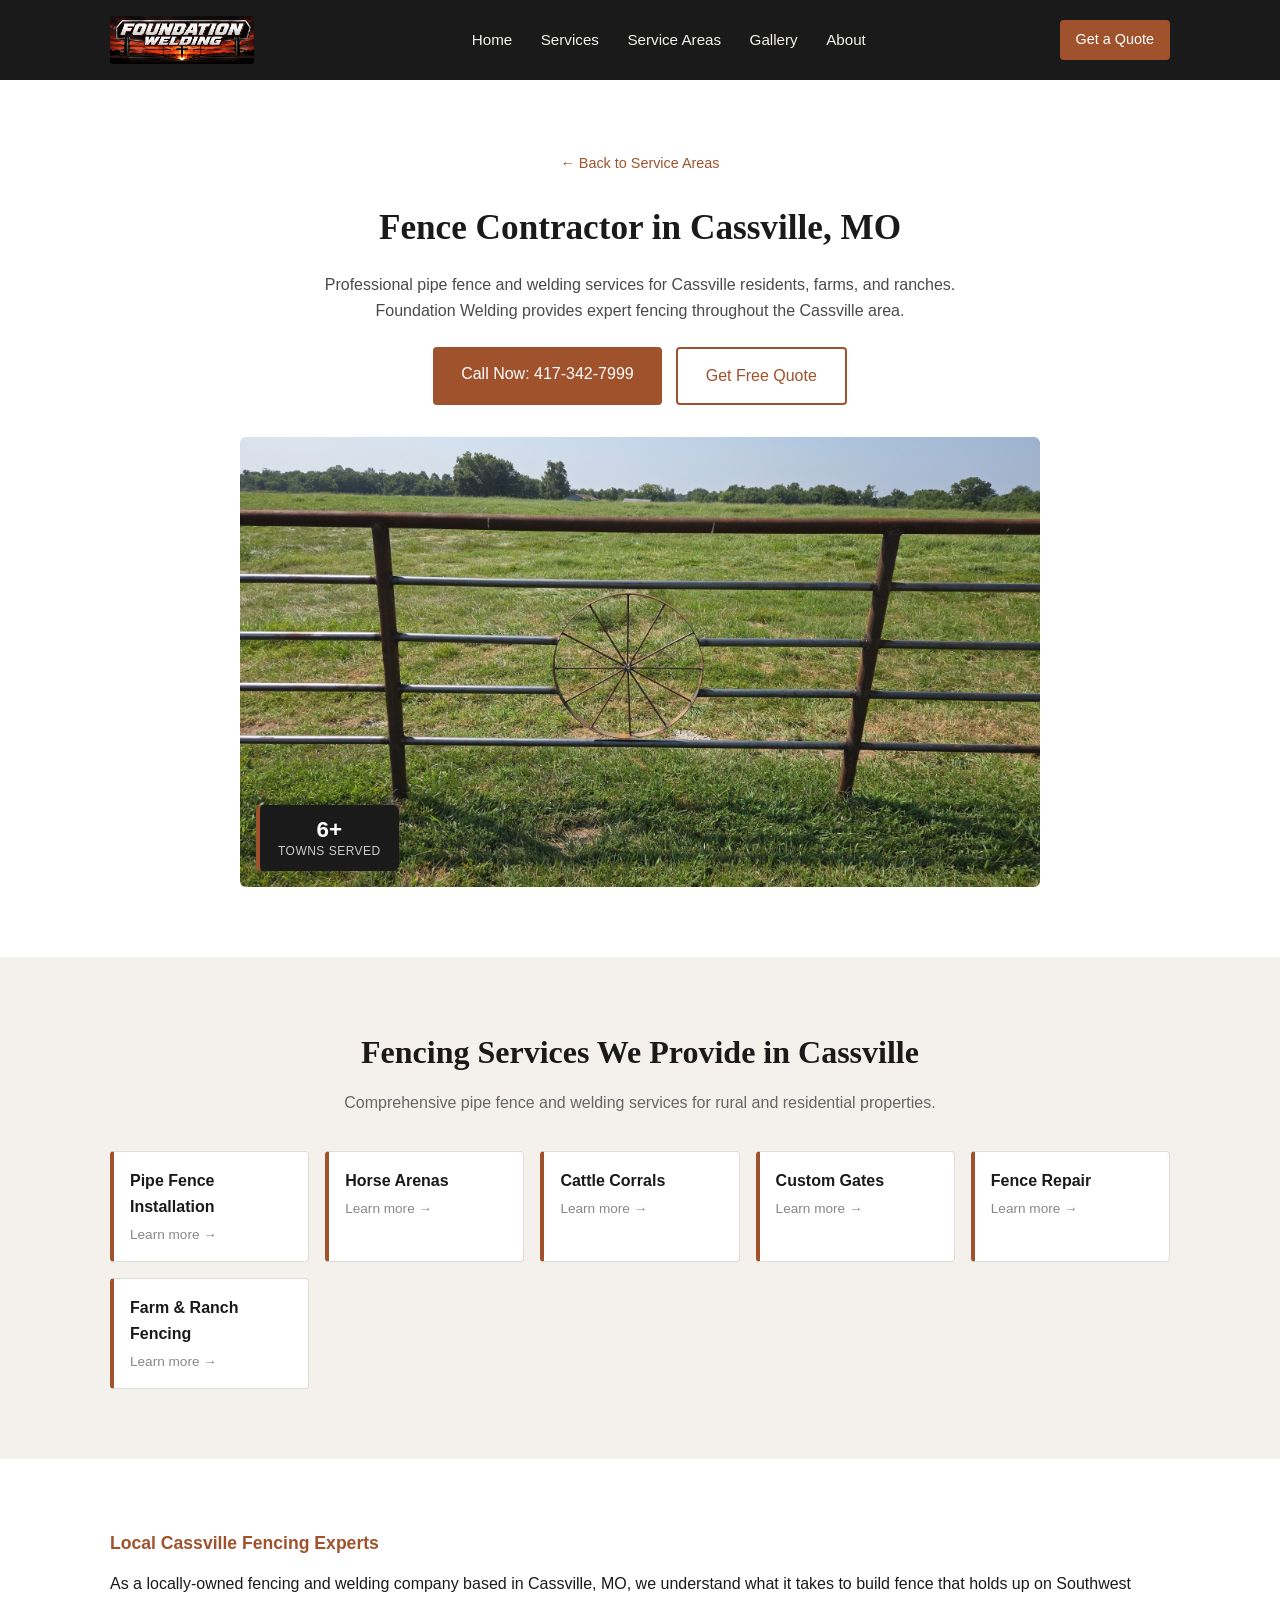
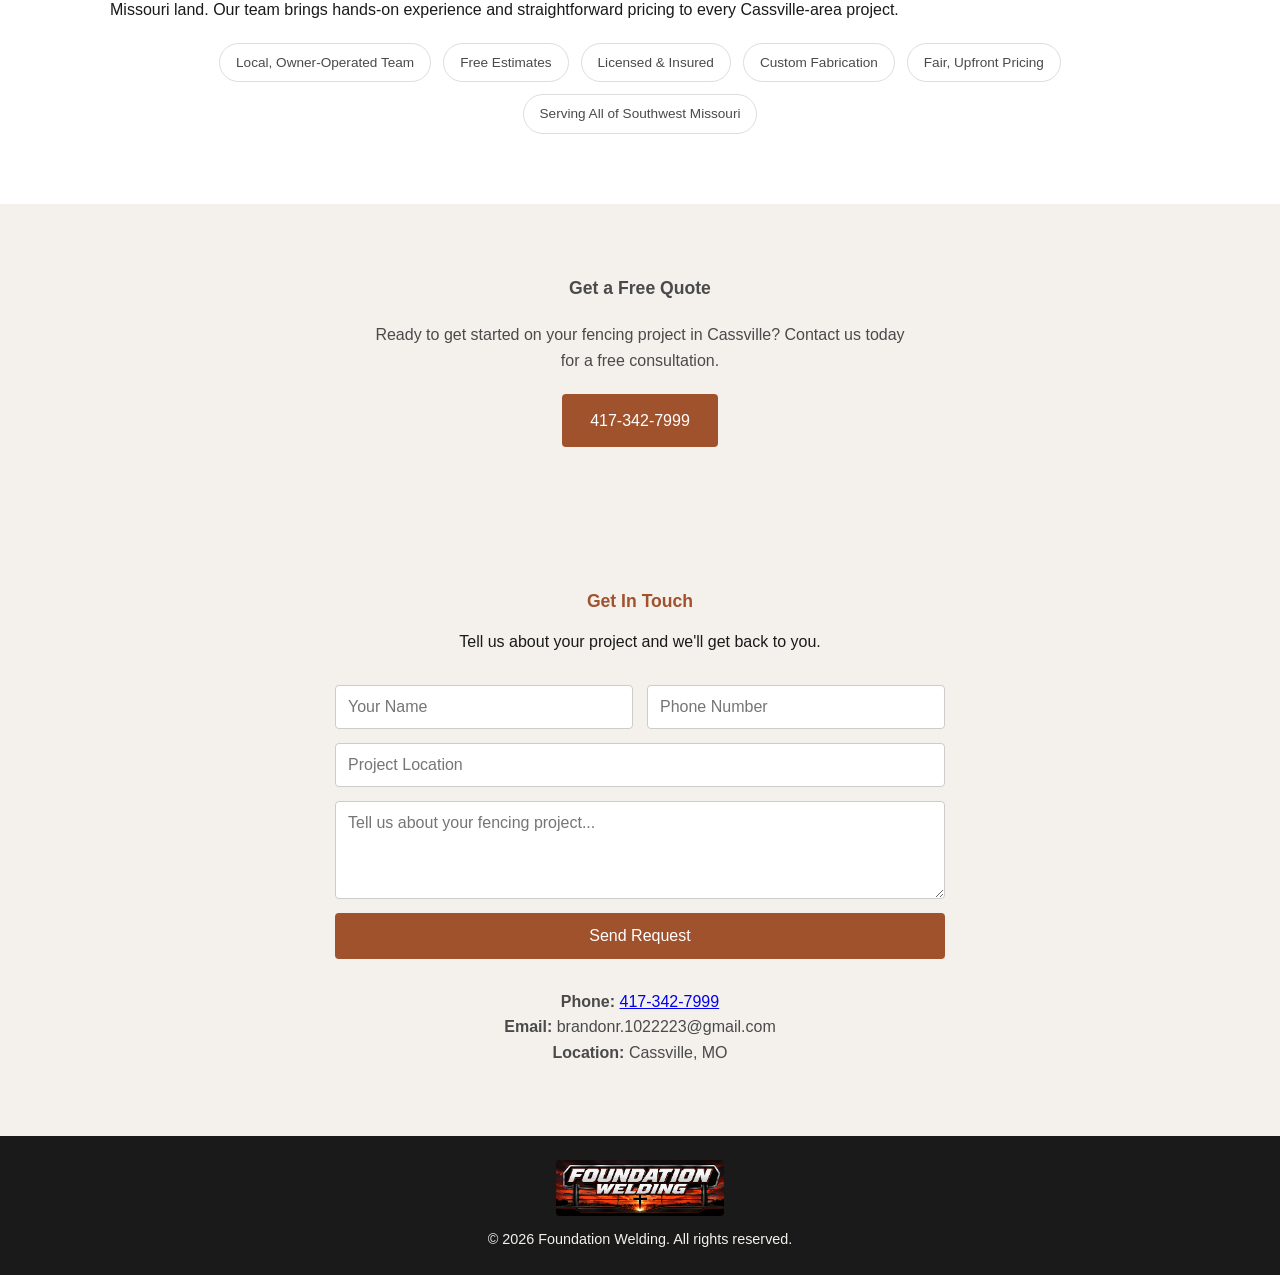
==== cassville/index.html @ 85c94262 "Initial site upload" ====
<!DOCTYPE html>
<html lang="en">
<head>
  <meta charset="UTF-8" />
  <meta name="viewport" content="width=device-width, initial-scale=1.0" />
  <title>Fence Contractor - Cassville, MO - Foundation Welding</title>
  <meta name="description" content="Pipe fence and welding services in Cassville, Missouri by Foundation Welding, owned by Brandon Reynolds. Call for a free estimate." />
  <link rel="stylesheet" href="../styles.css" />
</head>
<body>

  <header class="site-header">
    <div class="container header-inner">
      <a href="../index.html" class="logo"><img src="../images/logo.jpg" alt="Foundation Welding" /></a>
      <nav class="nav" id="mainNav">
        <a href="../index.html">Home</a>
        <div class="nav-dropdown">
          <span>Services</span>
          <div class="dropdown-menu">
        <a href="../pipe-fence-installation/index.html">Pipe Fence Installation</a>
        <a href="../horse-arenas/index.html">Horse Arenas</a>
        <a href="../cattle-corrals/index.html">Cattle Corrals</a>
        <a href="../custom-gates/index.html">Custom Gates</a>
        <a href="../fence-repair/index.html">Fence Repair</a>
        <a href="../farm-ranch-fencing/index.html">Farm & Ranch Fencing</a>
          </div>
        </div>
        <div class="nav-dropdown">
          <span>Service Areas</span>
          <div class="dropdown-menu">
        <a href="../cassville/index.html">Cassville, MO</a>
        <a href="../monett/index.html">Monett, MO</a>
        <a href="../joplin/index.html">Joplin, MO</a>
        <a href="../mt-vernon/index.html">Mt. Vernon, MO</a>
        <a href="../purdy/index.html">Purdy, MO</a>
        <a href="../pierce-city/index.html">Pierce City, MO</a>
          </div>
        </div>
        <a href="../index.html#gallery">Gallery</a>
        <a href="../index.html#about">About</a>
      </nav>
      <div class="header-actions">
        <a href="../index.html#contact" class="nav-cta">Get a Quote</a>
        <button class="hamburger" id="menuToggle" aria-label="Toggle menu" aria-expanded="false">
          <span></span><span></span><span></span>
        </button>
      </div>
    </div>
  </header>

  <!-- ===== PAGE HERO ===== -->
  <section class="section page-hero">
    <div class="container">
      <p class="breadcrumb"><a href="../index.html#service-areas">&larr; Back to Service Areas</a></p>
      <h1>Fence Contractor in Cassville, MO</h1>
      <p>Professional pipe fence and welding services for Cassville residents, farms, and ranches. Foundation Welding provides expert fencing throughout the Cassville area.</p>
      <div class="hero-actions">
        <a href="tel:4173427999" class="btn">Call Now: 417-342-7999</a>
        <a href="../index.html#contact" class="btn btn-outline">Get Free Quote</a>
      </div>
      <div class="page-hero-media">
        <img class="page-hero-img" src="../images/hero-gate.jpg" alt="Pipe fence work near Cassville, MO" />
        <div class="stat-badge"><strong>6+</strong><span>Towns Served</span></div>
      </div>
    </div>
  </section>

  <!-- ===== SERVICES IN THIS TOWN ===== -->
  <section class="section alt">
    <div class="container">
      <h2>Fencing Services We Provide in Cassville</h2>
      <p class="section-subhead">Comprehensive pipe fence and welding services for rural and residential properties.</p>
      <div class="mini-card-grid">
        <a class="mini-card" href="../pipe-fence-installation/index.html">
          <span class="mini-card-title">Pipe Fence Installation</span>
          <span class="mini-card-sub">Learn more &rarr;</span>
        </a>
        <a class="mini-card" href="../horse-arenas/index.html">
          <span class="mini-card-title">Horse Arenas</span>
          <span class="mini-card-sub">Learn more &rarr;</span>
        </a>
        <a class="mini-card" href="../cattle-corrals/index.html">
          <span class="mini-card-title">Cattle Corrals</span>
          <span class="mini-card-sub">Learn more &rarr;</span>
        </a>
        <a class="mini-card" href="../custom-gates/index.html">
          <span class="mini-card-title">Custom Gates</span>
          <span class="mini-card-sub">Learn more &rarr;</span>
        </a>
        <a class="mini-card" href="../fence-repair/index.html">
          <span class="mini-card-title">Fence Repair</span>
          <span class="mini-card-sub">Learn more &rarr;</span>
        </a>
        <a class="mini-card" href="../farm-ranch-fencing/index.html">
          <span class="mini-card-title">Farm & Ranch Fencing</span>
          <span class="mini-card-sub">Learn more &rarr;</span>
        </a>
      </div>
    </div>
  </section>

  <!-- ===== LOCAL EXPERTS ===== -->
  <section class="section">
    <div class="container">
      <p class="section-label">Local Cassville Fencing Experts</p>
      <p>As a locally-owned fencing and welding company based in Cassville, MO, we understand what it takes to build fence that holds up on Southwest Missouri land. Our team brings hands-on experience and straightforward pricing to every Cassville-area project.</p>
      <div class="feature-row">
        <span>Local, Owner-Operated Team</span>
        <span>Free Estimates</span>
        <span>Licensed &amp; Insured</span>
        <span>Custom Fabrication</span>
        <span>Fair, Upfront Pricing</span>
        <span>Serving All of Southwest Missouri</span>
      </div>
    </div>
  </section>

  <!-- ===== CTA BANNER ===== -->
  <section class="section alt cta-banner">
    <div class="container">
      <p class="section-label">Get a Free Quote</p>
      <p>Ready to get started on your fencing project in Cassville? Contact us today for a free consultation.</p>
      <a href="tel:4173427999" class="btn">417-342-7999</a>
    </div>
  </section>

  <!-- ===== CONTACT ===== -->
  <section id="contact" class="section alt">
    <div class="container contact-inner">
      <p class="section-label">Get In Touch</p>
      <p>Tell us about your project and we'll get back to you.</p>

      <form class="contact-form" onsubmit="return false;">
        <div class="form-row">
          <input type="text" placeholder="Your Name" required />
          <input type="tel" placeholder="Phone Number" required />
        </div>
        <input type="text" placeholder="Project Location" />
        <textarea placeholder="Tell us about your fencing project..." rows="4"></textarea>
        <button type="submit" class="btn">Send Request</button>
      </form>

      <div class="contact-info">
        <p><strong>Phone:</strong> <a href="tel:4173427999">417-342-7999</a></p>
        <p><strong>Email:</strong> brandonr.1022223@gmail.com</p>
        <p><strong>Location:</strong> Cassville, MO</p>
      </div>
    </div>
  </section>

  <footer class="site-footer">
    <div class="container footer-inner">
      <img src="../images/logo.jpg" alt="Foundation Welding" class="footer-logo" />
      <p>&copy; 2026 Foundation Welding. All rights reserved.</p>
    </div>
  </footer>

<script src="../script.js" defer></script>
</body>
</html>
---- styles.css ----
/* ===== BASE ===== */
:root {
  --dark: #1a1a1a;
  --rust: #a0522d;
  --steel: #4a4a4a;
  --light: #f4f1ec;
  --white: #ffffff;
}

* { box-sizing: border-box; margin: 0; padding: 0; }

body {
  font-family: 'Segoe UI', Arial, sans-serif;
  color: var(--dark);
  line-height: 1.6;
  background: var(--white);
}

.container {
  max-width: 1100px;
  margin: 0 auto;
  padding: 0 20px;
}

h1, h2, h3 { font-family: Georgia, 'Times New Roman', serif; }

/* ===== HEADER ===== */
.site-header {
  background: var(--dark);
  position: sticky;
  top: 0;
  z-index: 10;
}

.header-inner {
  display: flex;
  justify-content: space-between;
  align-items: center;
  padding: 16px 20px;
  position: relative;
}

.header-actions {
  display: flex;
  align-items: center;
  gap: 16px;
}

.logo {
  color: var(--white);
  font-weight: bold;
  font-size: 1.2rem;
  text-decoration: none;
  display: inline-flex;
  align-items: center;
}

.logo img {
  height: 48px;
  width: auto;
  display: block;
  border-radius: 3px;
}

.nav a {
  color: var(--light);
  text-decoration: none;
  margin-left: 24px;
  font-size: 0.95rem;
}

.nav-cta {
  background: var(--rust);
  padding: 8px 16px;
  border-radius: 4px;
  color: var(--white) !important;
  text-decoration: none;
  font-size: 0.9rem;
  white-space: nowrap;
  display: inline-block;
}

/* ===== HAMBURGER ===== */
.hamburger {
  display: none;
  flex-direction: column;
  justify-content: center;
  gap: 5px;
  width: 30px;
  height: 30px;
  background: none;
  border: none;
  padding: 0;
  cursor: pointer;
}

.hamburger span {
  display: block;
  width: 100%;
  height: 3px;
  background: var(--light);
  border-radius: 2px;
  transition: transform 0.2s ease, opacity 0.2s ease;
}

.hamburger.active span:nth-child(1) {
  transform: translateY(8px) rotate(45deg);
}

.hamburger.active span:nth-child(2) {
  opacity: 0;
}

.hamburger.active span:nth-child(3) {
  transform: translateY(-8px) rotate(-45deg);
}

/* ===== HERO ===== */
.hero {
  background: linear-gradient(rgba(20,20,20,0.65), rgba(20,20,20,0.65)),
              url('images/hero-gate.jpg') center/cover;
  color: var(--white);
  padding: 120px 0;
  text-align: center;
}

.hero h1 {
  font-size: 2.4rem;
  margin-bottom: 16px;
}

.hero p {
  font-size: 1.1rem;
  max-width: 600px;
  margin: 0 auto 28px;
}

.badge-row {
  display: flex;
  justify-content: center;
  flex-wrap: wrap;
  gap: 12px;
  margin-top: 32px;
}

.badge-row span {
  border: 1px solid rgba(255,255,255,0.5);
  padding: 6px 14px;
  border-radius: 999px;
  font-size: 0.85rem;
  letter-spacing: 0.02em;
}

.btn {
  display: inline-block;
  background: var(--rust);
  color: var(--white);
  padding: 14px 28px;
  border: none;
  border-radius: 4px;
  font-size: 1rem;
  text-decoration: none;
  cursor: pointer;
}

/* ===== SECTIONS ===== */
.section {
  padding: 70px 0;
}

.section.alt {
  background: var(--light);
}

.section h2 {
  text-align: center;
  font-size: 2rem;
  margin-bottom: 12px;
}

.section-subhead {
  text-align: center;
  color: #666;
  margin-bottom: 36px;
}

.section-label {
  font-weight: bold;
  font-size: 1.1rem;
  color: var(--rust);
  margin-bottom: 14px;
}

/* ===== SERVICE CARDS ===== */
.cards {
  display: grid;
  grid-template-columns: repeat(auto-fit, minmax(220px, 1fr));
  gap: 24px;
}

.card {
  background: var(--white);
  border: 1px solid #ddd;
  border-top: 4px solid var(--rust);
  padding: 24px;
  border-radius: 4px;
}

.card h3 {
  margin-bottom: 10px;
  color: var(--steel);
}

/* ===== GALLERY ===== */
.gallery-grid {
  display: grid;
  grid-template-columns: repeat(auto-fit, minmax(180px, 1fr));
  gap: 16px;
}

.gallery-item {
  background: #ddd;
  aspect-ratio: 4 / 3;
  border-radius: 4px;
  overflow: hidden;
}

.gallery-item img {
  width: 100%;
  height: 100%;
  object-fit: cover;
  display: block;
}

/* ===== ABOUT ===== */
.about-inner {
  max-width: 750px;
}

.stats-row {
  display: flex;
  flex-wrap: wrap;
  gap: 32px;
  margin: 28px 0;
}

.stat {
  display: flex;
  flex-direction: column;
}

.stat-label {
  font-size: 0.8rem;
  text-transform: uppercase;
  letter-spacing: 0.05em;
  color: #888;
}

.stat-value {
  font-size: 1.1rem;
  font-weight: bold;
  color: var(--steel);
}

.about-media img {
  width: 100%;
  max-width: 500px;
  border-radius: 4px;
  margin-top: 10px;
}

/* ===== CONTACT ===== */
.contact-inner {
  max-width: 650px;
  margin: 0 auto;
  text-align: center;
}

.contact-form {
  text-align: left;
  margin: 30px 0;
  display: flex;
  flex-direction: column;
  gap: 14px;
}

.form-row {
  display: flex;
  gap: 14px;
}

.contact-form input,
.contact-form textarea {
  width: 100%;
  padding: 12px;
  border: 1px solid #ccc;
  border-radius: 4px;
  font-family: inherit;
  font-size: 1rem;
}

.contact-info {
  margin-top: 20px;
  color: var(--steel);
}

/* ===== FOOTER ===== */
.site-footer {
  background: var(--dark);
  color: var(--light);
  text-align: center;
  padding: 24px 0;
  font-size: 0.9rem;
}

.footer-inner {
  display: flex;
  flex-direction: column;
  align-items: center;
  gap: 12px;
}

.footer-logo {
  height: 56px;
  width: auto;
  border-radius: 4px;
}

/* ===== NAV DROPDOWNS ===== */
.nav-dropdown {
  position: relative;
  display: inline-block;
}

.nav-dropdown > span {
  color: var(--light);
  margin-left: 24px;
  font-size: 0.95rem;
  cursor: pointer;
}

.dropdown-menu {
  display: none;
  position: absolute;
  top: 100%;
  left: 24px;
  background: var(--white);
  border: 1px solid #ddd;
  border-radius: 4px;
  min-width: 220px;
  padding: 8px 0;
  box-shadow: 0 8px 20px rgba(0,0,0,0.15);
  z-index: 20;
}

.nav-dropdown:hover .dropdown-menu {
  display: block;
}

.dropdown-menu a {
  display: block;
  color: var(--dark) !important;
  margin: 0 !important;
  padding: 8px 16px;
  font-size: 0.9rem;
  white-space: nowrap;
}

.dropdown-menu a:hover {
  background: var(--light);
}

/* ===== CARD LINK ===== */
.card-link {
  display: inline-block;
  margin-top: 12px;
  color: var(--rust);
  font-weight: bold;
  text-decoration: none;
  font-size: 0.9rem;
}

/* ===== SUBPAGE HERO ===== */
.breadcrumb {
  margin-bottom: 20px;
}

.breadcrumb a {
  color: var(--rust);
  text-decoration: none;
  font-size: 0.9rem;
}

.page-hero {
  text-align: center;
}

.page-hero h1 {
  font-size: 2.2rem;
  margin-bottom: 16px;
}

.page-hero > .container > p {
  max-width: 650px;
  margin: 0 auto 24px;
  color: var(--steel);
}

.hero-actions {
  display: flex;
  justify-content: center;
  flex-wrap: wrap;
  gap: 14px;
  margin-bottom: 32px;
}

.btn-outline {
  background: transparent;
  color: var(--rust);
  border: 2px solid var(--rust);
}

.page-hero-img {
  width: 100%;
  max-width: 800px;
  border-radius: 6px;
  display: block;
  margin: 0 auto;
}

.page-hero-media {
  position: relative;
  max-width: 800px;
  margin: 0 auto;
}

.stat-badge {
  position: absolute;
  bottom: 16px;
  left: 16px;
  background: var(--dark);
  color: var(--white);
  padding: 12px 18px;
  border-radius: 6px;
  border-left: 4px solid var(--rust);
  display: flex;
  flex-direction: column;
  line-height: 1.2;
}

.stat-badge strong {
  font-size: 1.4rem;
}

.stat-badge span {
  font-size: 0.75rem;
  text-transform: uppercase;
  letter-spacing: 0.04em;
  color: #ccc;
}

/* ===== FEATURE ROW ===== */
.feature-row {
  display: flex;
  flex-wrap: wrap;
  justify-content: center;
  gap: 12px;
  margin-top: 20px;
}

.feature-row span {
  background: var(--white);
  border: 1px solid #ddd;
  padding: 8px 16px;
  border-radius: 999px;
  font-size: 0.85rem;
  color: var(--steel);
}

.about-inner .feature-row {
  justify-content: flex-start;
}

/* ===== MINI CARD GRID (services/towns cross-links) ===== */
.mini-card-grid {
  display: grid;
  grid-template-columns: repeat(auto-fit, minmax(180px, 1fr));
  gap: 16px;
}

.mini-card {
  display: flex;
  flex-direction: column;
  gap: 4px;
  background: var(--white);
  border: 1px solid #ddd;
  border-left: 4px solid var(--rust);
  padding: 16px;
  border-radius: 4px;
  text-decoration: none;
}

.mini-card-title {
  font-weight: bold;
  color: var(--dark);
}

.mini-card-sub {
  font-size: 0.85rem;
  color: #888;
}

/* ===== CTA BANNER ===== */
.cta-banner {
  text-align: center;
}

.cta-banner p {
  max-width: 550px;
  margin: 0 auto 20px;
  color: var(--steel);
}

.cta-note {
  text-align: center;
  margin-top: 40px;
}

.cta-note p {
  color: var(--steel);
  margin-bottom: 16px;
}

/* ===== RESPONSIVE ===== */
@media (max-width: 768px) {
  .hamburger {
    display: flex;
  }

  .nav {
    display: none;
    position: absolute;
    top: 100%;
    left: 0;
    right: 0;
    background: var(--dark);
    flex-direction: column;
    align-items: stretch;
    padding: 8px 20px 20px;
    box-shadow: 0 10px 20px rgba(0,0,0,0.3);
  }

  .nav.nav-open {
    display: flex;
  }

  .nav a {
    margin: 0;
    padding: 12px 0;
    border-bottom: 1px solid rgba(255,255,255,0.1);
  }

  .nav-dropdown {
    width: 100%;
  }

  .nav-dropdown > span {
    display: block;
    margin: 0;
    padding: 12px 0;
    border-bottom: 1px solid rgba(255,255,255,0.1);
    color: var(--light);
    cursor: pointer;
  }

  .dropdown-menu {
    display: none;
    position: static;
    box-shadow: none;
    border: none;
    background: transparent;
    min-width: 0;
    padding: 0 0 0 16px;
  }

  .nav-dropdown.open .dropdown-menu {
    display: block;
  }

  .dropdown-menu a {
    color: var(--light) !important;
    padding: 10px 0;
    border-bottom: none;
  }
}

@media (max-width: 600px) {
  .form-row { flex-direction: column; }
}
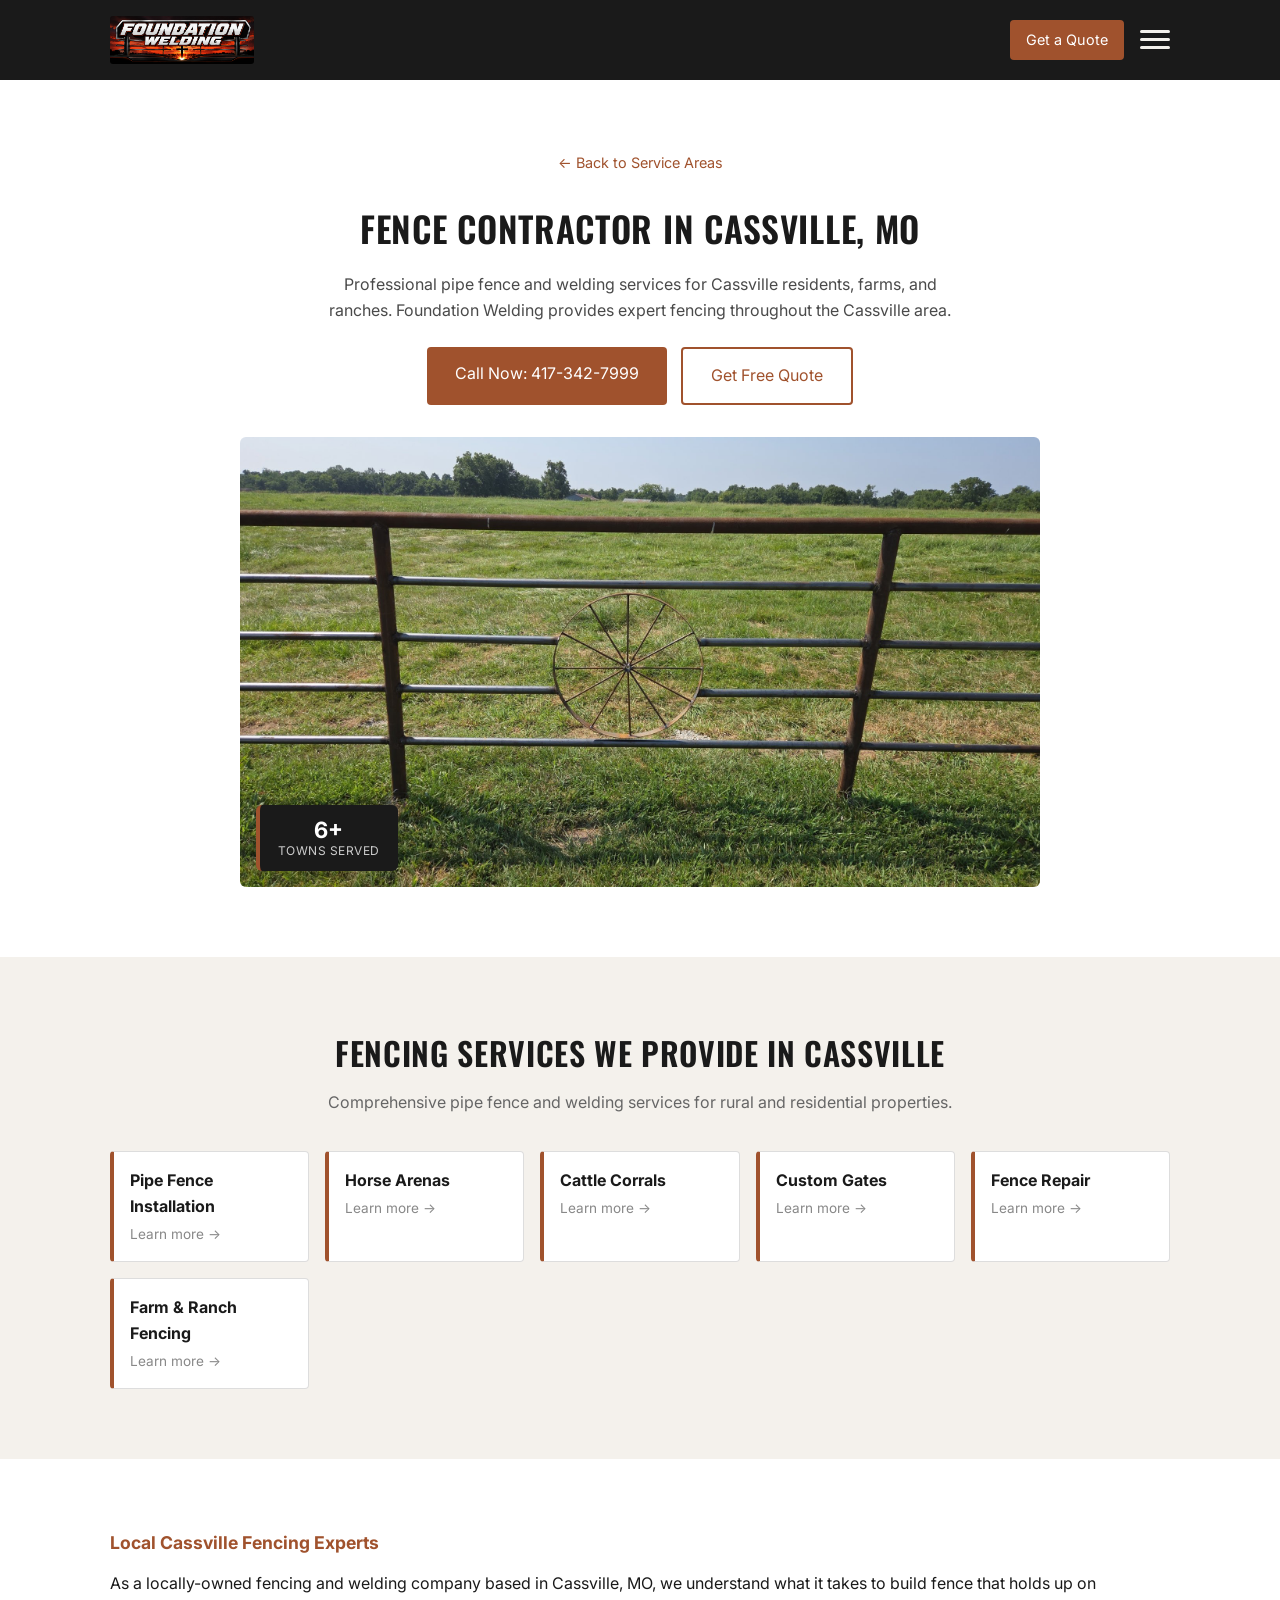
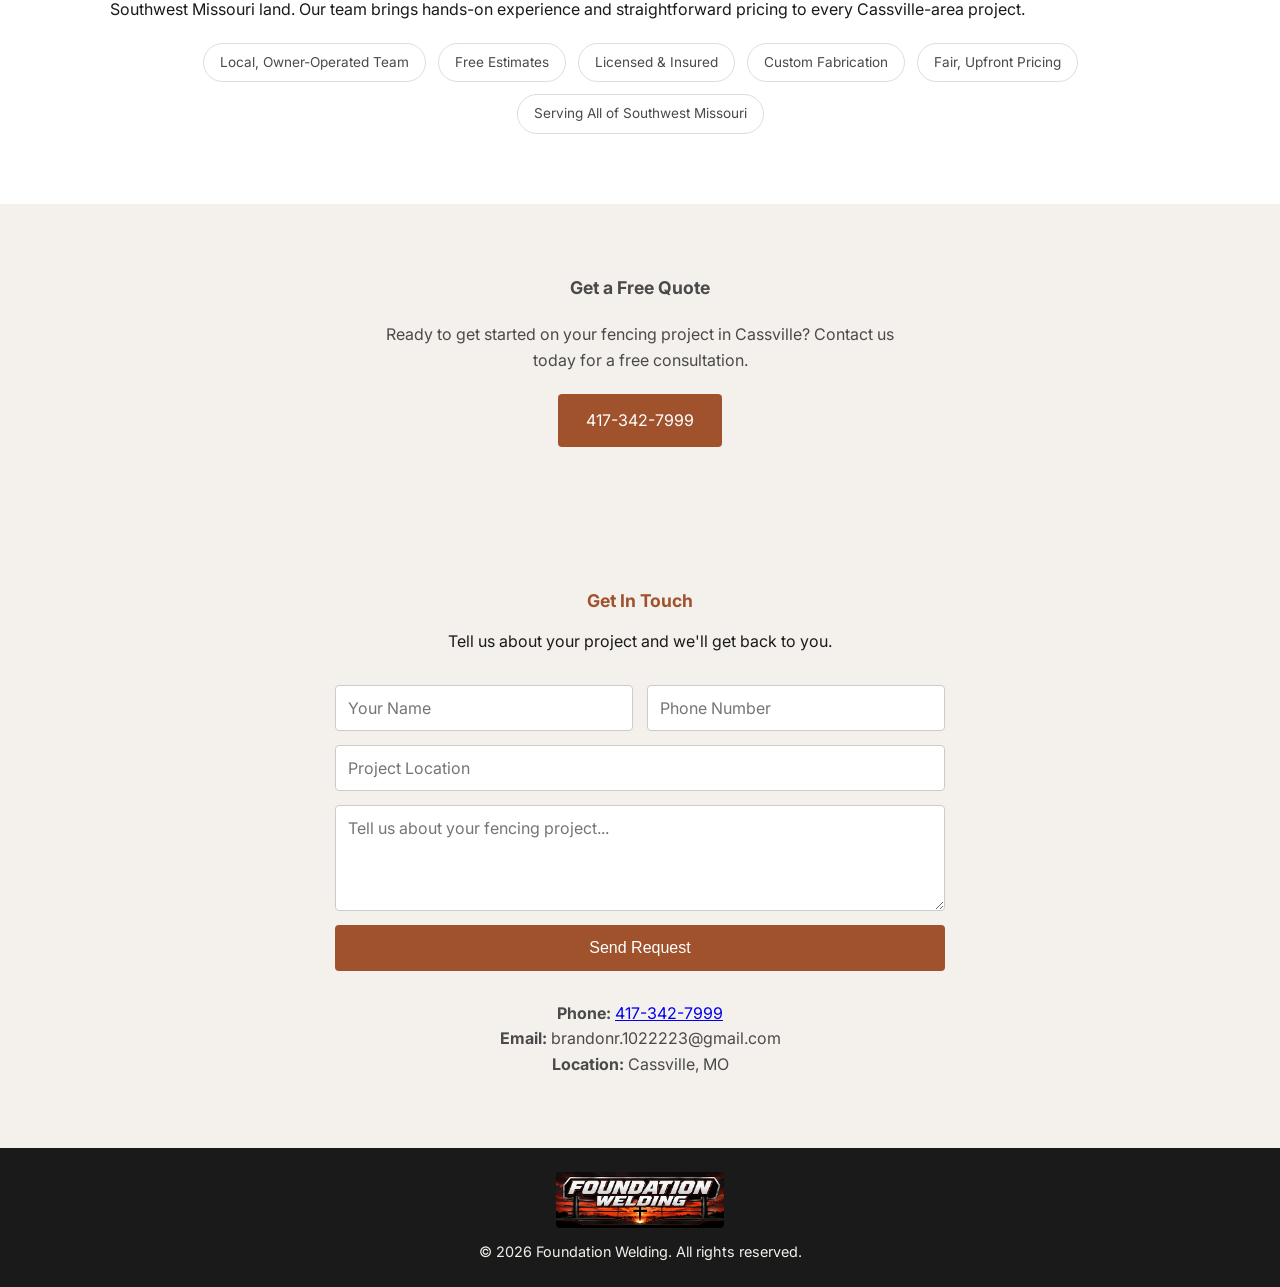
==== commit c3bbc3d4: "Add quote form and social share image (part 1)" ====
--- a/cassville/index.html
+++ b/cassville/index.html
@@ -5,6 +5,14 @@
   <meta name="viewport" content="width=device-width, initial-scale=1.0" />
   <title>Fence Contractor - Cassville, MO - Foundation Welding</title>
   <meta name="description" content="Pipe fence and welding services in Cassville, Missouri by Foundation Welding, owned by Brandon Reynolds. Call for a free estimate." />
+  <meta property="og:title" content="Fence Contractor - Cassville, MO - Foundation Welding" />
+  <meta property="og:description" content="Pipe fence and welding services in Cassville, Missouri by Foundation Welding, owned by Brandon Reynolds. Call for a free estimate." />
+  <meta property="og:image" content="../images/share-poster.jpg" />
+  <meta property="og:type" content="website" />
+  <meta name="twitter:card" content="summary_large_image" />
+  <meta name="twitter:title" content="Fence Contractor - Cassville, MO - Foundation Welding" />
+  <meta name="twitter:description" content="Pipe fence and welding services in Cassville, Missouri by Foundation Welding, owned by Brandon Reynolds. Call for a free estimate." />
+  <meta name="twitter:image" content="../images/share-poster.jpg" />
   <link rel="stylesheet" href="../styles.css" />
 </head>
 <body>
@@ -130,13 +138,14 @@
       <p class="section-label">Get In Touch</p>
       <p>Tell us about your project and we'll get back to you.</p>
 
-      <form class="contact-form" onsubmit="return false;">
+      <form class="contact-form" action="https://formspree.io/brandonr.1022223@gmail.com" method="POST">
         <div class="form-row">
-          <input type="text" placeholder="Your Name" required />
-          <input type="tel" placeholder="Phone Number" required />
+          <input type="text" name="name" placeholder="Your Name" required />
+          <input type="tel" name="phone" placeholder="Phone Number" required />
         </div>
-        <input type="text" placeholder="Project Location" />
-        <textarea placeholder="Tell us about your fencing project..." rows="4"></textarea>
+        <input type="text" name="location" placeholder="Project Location" />
+        <textarea name="message" placeholder="Tell us about your fencing project..." rows="4"></textarea>
+        <input type="hidden" name="_subject" value="New quote request - Foundation Welding" />
         <button type="submit" class="btn">Send Request</button>
       </form>
 
--- a/styles.css
+++ b/styles.css
@@ -1,4 +1,6 @@
 /* ===== BASE ===== */
+@import url('https://fonts.googleapis.com/css2?family=Oswald:wght@500;600;700&family=Inter:wght@400;500;600;700&display=swap');
+
 :root {
   --dark: #1a1a1a;
   --rust: #a0522d;
@@ -10,7 +12,7 @@
 * { box-sizing: border-box; margin: 0; padding: 0; }
 
 body {
-  font-family: 'Segoe UI', Arial, sans-serif;
+  font-family: 'Inter', 'Segoe UI', Arial, sans-serif;
   color: var(--dark);
   line-height: 1.6;
   background: var(--white);
@@ -22,7 +24,12 @@
   padding: 0 20px;
 }
 
-h1, h2, h3 { font-family: Georgia, 'Times New Roman', serif; }
+h1, h2, h3 {
+  font-family: 'Oswald', Georgia, sans-serif;
+  font-weight: 600;
+  text-transform: uppercase;
+  letter-spacing: 0.02em;
+}
 
 /* ===== HEADER ===== */
 .site-header {
@@ -62,10 +69,29 @@
   border-radius: 3px;
 }
 
+.nav {
+  display: none;
+  position: absolute;
+  top: 100%;
+  left: 0;
+  right: 0;
+  background: var(--dark);
+  flex-direction: column;
+  align-items: stretch;
+  padding: 8px 20px 20px;
+  box-shadow: 0 10px 20px rgba(0,0,0,0.3);
+}
+
+.nav.nav-open {
+  display: flex;
+}
+
 .nav a {
   color: var(--light);
   text-decoration: none;
-  margin-left: 24px;
+  margin: 0;
+  padding: 12px 0;
+  border-bottom: 1px solid rgba(255,255,255,0.1);
   font-size: 0.95rem;
 }
 
@@ -82,7 +108,7 @@
 
 /* ===== HAMBURGER ===== */
 .hamburger {
-  display: none;
+  display: flex;
   flex-direction: column;
   justify-content: center;
   gap: 5px;
@@ -326,48 +352,47 @@
   border-radius: 4px;
 }
 
-/* ===== NAV DROPDOWNS ===== */
+/* ===== NAV DROPDOWNS (accordion style, used at all screen sizes) ===== */
 .nav-dropdown {
-  position: relative;
-  display: inline-block;
+  width: 100%;
 }
 
 .nav-dropdown > span {
+  display: block;
   color: var(--light);
-  margin-left: 24px;
+  margin: 0;
+  padding: 12px 0;
+  border-bottom: 1px solid rgba(255,255,255,0.1);
   font-size: 0.95rem;
   cursor: pointer;
 }
 
 .dropdown-menu {
   display: none;
-  position: absolute;
-  top: 100%;
-  left: 24px;
-  background: var(--white);
-  border: 1px solid #ddd;
-  border-radius: 4px;
-  min-width: 220px;
-  padding: 8px 0;
-  box-shadow: 0 8px 20px rgba(0,0,0,0.15);
-  z-index: 20;
-}
-
-.nav-dropdown:hover .dropdown-menu {
+  position: static;
+  box-shadow: none;
+  border: none;
+  background: transparent;
+  min-width: 0;
+  padding: 0 0 0 16px;
+}
+
+.nav-dropdown.open .dropdown-menu {
   display: block;
 }
 
 .dropdown-menu a {
   display: block;
-  color: var(--dark) !important;
+  color: var(--light) !important;
   margin: 0 !important;
-  padding: 8px 16px;
+  padding: 10px 0;
+  border-bottom: none;
   font-size: 0.9rem;
   white-space: nowrap;
 }
 
 .dropdown-menu a:hover {
-  background: var(--light);
+  color: var(--rust) !important;
 }
 
 /* ===== CARD LINK ===== */
@@ -532,68 +557,6 @@
 }
 
 /* ===== RESPONSIVE ===== */
-@media (max-width: 768px) {
-  .hamburger {
-    display: flex;
-  }
-
-  .nav {
-    display: none;
-    position: absolute;
-    top: 100%;
-    left: 0;
-    right: 0;
-    background: var(--dark);
-    flex-direction: column;
-    align-items: stretch;
-    padding: 8px 20px 20px;
-    box-shadow: 0 10px 20px rgba(0,0,0,0.3);
-  }
-
-  .nav.nav-open {
-    display: flex;
-  }
-
-  .nav a {
-    margin: 0;
-    padding: 12px 0;
-    border-bottom: 1px solid rgba(255,255,255,0.1);
-  }
-
-  .nav-dropdown {
-    width: 100%;
-  }
-
-  .nav-dropdown > span {
-    display: block;
-    margin: 0;
-    padding: 12px 0;
-    border-bottom: 1px solid rgba(255,255,255,0.1);
-    color: var(--light);
-    cursor: pointer;
-  }
-
-  .dropdown-menu {
-    display: none;
-    position: static;
-    box-shadow: none;
-    border: none;
-    background: transparent;
-    min-width: 0;
-    padding: 0 0 0 16px;
-  }
-
-  .nav-dropdown.open .dropdown-menu {
-    display: block;
-  }
-
-  .dropdown-menu a {
-    color: var(--light) !important;
-    padding: 10px 0;
-    border-bottom: none;
-  }
-}
-
 @media (max-width: 600px) {
   .form-row { flex-direction: column; }
 }
